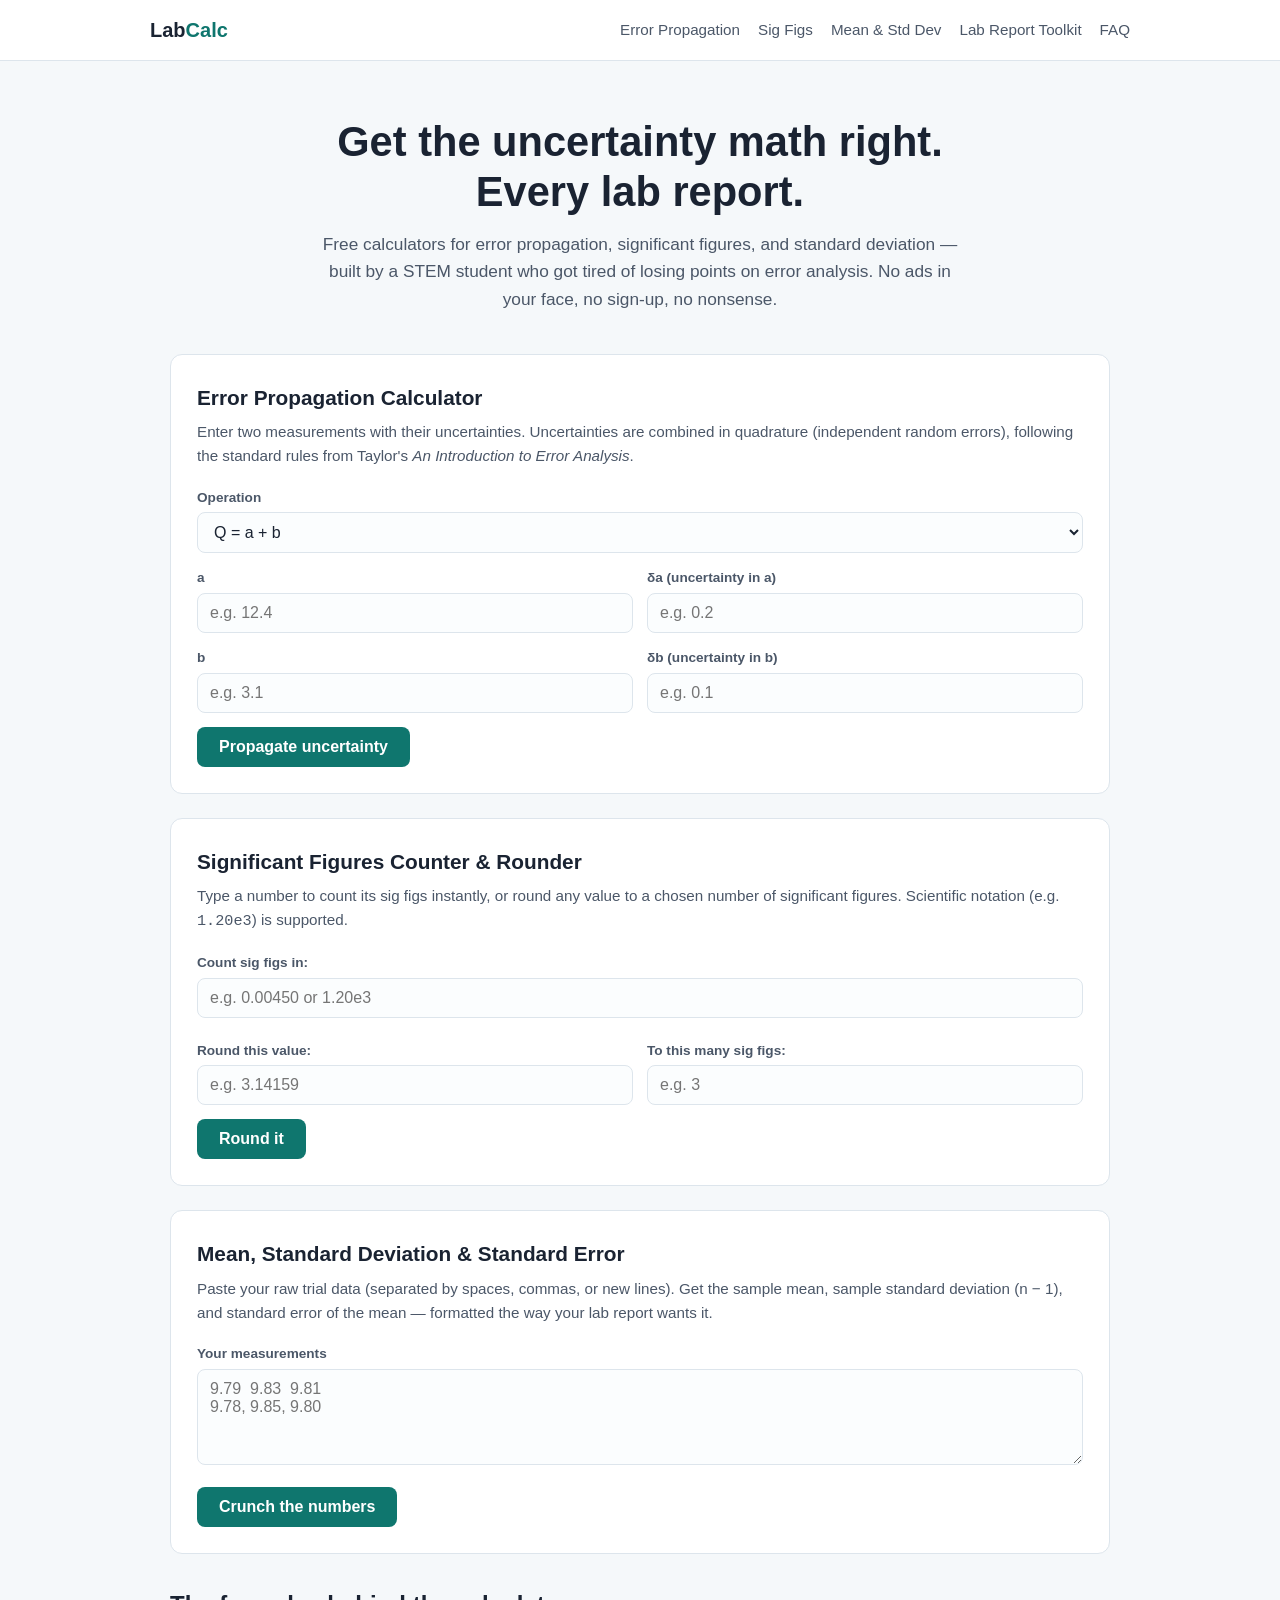
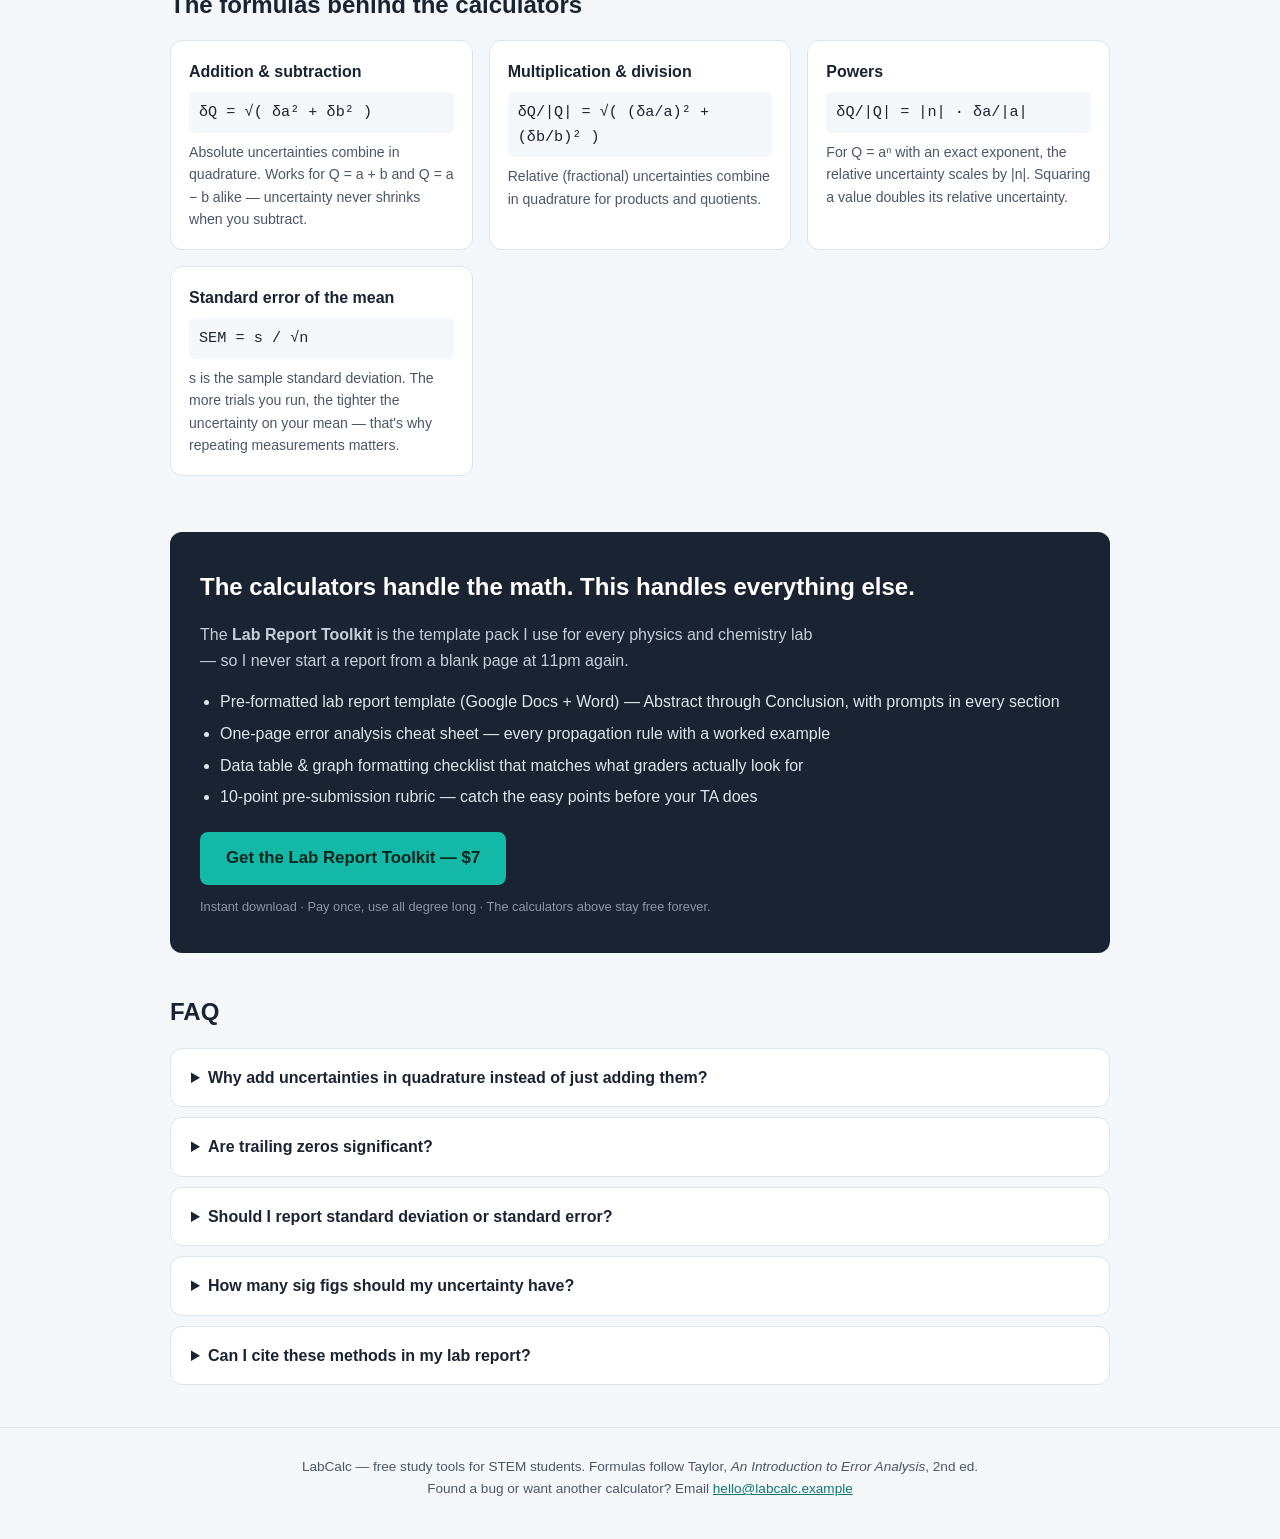
==== index.html @ 9d2d1a36 "Launch LabCalc Co-Authored-By: Claude Fable 5 <noreply@anthropic.com>" ====
<!DOCTYPE html>
<html lang="en">
<head>
<meta charset="UTF-8">
<meta name="viewport" content="width=device-width, initial-scale=1.0">
<title>LabCalc — Free Error Propagation, Sig Fig &amp; Standard Deviation Calculators</title>
<meta name="description" content="Free calculators for lab reports: propagate uncertainty through any calculation, count and round significant figures, and get mean ± standard error from raw data.">
<script type="application/ld+json">
{
  "@context": "https://schema.org",
  "@type": "FAQPage",
  "mainEntity": [
    {
      "@type": "Question",
      "name": "How do I propagate uncertainty when adding two measurements?",
      "acceptedAnswer": { "@type": "Answer", "text": "For Q = a + b or Q = a − b, the uncertainties add in quadrature: δQ = √(δa² + δb²). Independent random errors partially cancel, so quadrature gives a more realistic uncertainty than simply adding δa + δb." }
    },
    {
      "@type": "Question",
      "name": "Are trailing zeros significant figures?",
      "acceptedAnswer": { "@type": "Answer", "text": "Trailing zeros after a decimal point are significant (1.200 has 4 sig figs). Trailing zeros in a whole number with no decimal point are ambiguous and conventionally treated as not significant (1200 has 2 sig figs). Use scientific notation to be explicit." }
    },
    {
      "@type": "Question",
      "name": "Should I report standard deviation or standard error in a lab report?",
      "acceptedAnswer": { "@type": "Answer", "text": "Report the standard deviation to describe the spread of your individual measurements, and the standard error of the mean (SEM = s/√n) as the uncertainty on your best estimate. A result is usually quoted as mean ± SEM." }
    }
  ]
}
</script>
<style>
  :root {
    --ink: #1a2332;
    --ink-soft: #4b5768;
    --bg: #f5f8fa;
    --card: #ffffff;
    --line: #dde5ec;
    --accent: #0f766e;
    --accent-dark: #0b5a54;
    --accent-soft: #e6f4f2;
    --warn: #b45309;
    --err: #b91c1c;
    --radius: 12px;
  }
  * { margin: 0; padding: 0; box-sizing: border-box; }
  html { scroll-behavior: smooth; }
  body {
    font-family: -apple-system, BlinkMacSystemFont, "Segoe UI", Roboto, Helvetica, Arial, sans-serif;
    background: var(--bg);
    color: var(--ink);
    line-height: 1.6;
  }
  .wrap { max-width: 980px; margin: 0 auto; padding: 0 20px; }

  header {
    background: var(--card);
    border-bottom: 1px solid var(--line);
    position: sticky; top: 0; z-index: 10;
  }
  .nav {
    display: flex; align-items: center; justify-content: space-between;
    padding: 14px 0; flex-wrap: wrap; gap: 10px;
  }
  .logo { font-weight: 800; font-size: 1.25rem; color: var(--ink); text-decoration: none; }
  .logo span { color: var(--accent); }
  .nav-links { display: flex; gap: 18px; flex-wrap: wrap; }
  .nav-links a { color: var(--ink-soft); text-decoration: none; font-size: 0.95rem; font-weight: 500; }
  .nav-links a:hover { color: var(--accent); }

  .hero { text-align: center; padding: 56px 0 40px; }
  .hero h1 { font-size: clamp(1.7rem, 4.5vw, 2.6rem); line-height: 1.2; margin-bottom: 14px; }
  .hero p { color: var(--ink-soft); max-width: 640px; margin: 0 auto; font-size: 1.08rem; }

  .tools { display: grid; gap: 24px; padding-bottom: 24px; }

  .card {
    background: var(--card);
    border: 1px solid var(--line);
    border-radius: var(--radius);
    padding: 26px;
    scroll-margin-top: 80px;
  }
  .card h2 { font-size: 1.3rem; margin-bottom: 6px; }
  .card .sub { color: var(--ink-soft); font-size: 0.95rem; margin-bottom: 18px; }

  label { display: block; font-size: 0.85rem; font-weight: 600; color: var(--ink-soft); margin-bottom: 4px; }
  input[type="text"], input[type="number"], select, textarea {
    width: 100%; padding: 10px 12px; font-size: 1rem;
    border: 1px solid var(--line); border-radius: 8px;
    background: #fbfdfe; color: var(--ink); font-family: inherit;
  }
  input:focus, select:focus, textarea:focus { outline: 2px solid var(--accent); border-color: var(--accent); }
  textarea { resize: vertical; min-height: 96px; }

  .row { display: grid; grid-template-columns: repeat(auto-fit, minmax(140px, 1fr)); gap: 14px; margin-bottom: 14px; }
  .field { min-width: 0; }

  button.calc {
    background: var(--accent); color: #fff; border: none; cursor: pointer;
    padding: 11px 22px; font-size: 1rem; font-weight: 600;
    border-radius: 8px; transition: background 0.15s;
  }
  button.calc:hover { background: var(--accent-dark); }

  .result {
    margin-top: 16px; padding: 14px 16px;
    background: var(--accent-soft); border-left: 4px solid var(--accent);
    border-radius: 0 8px 8px 0; display: none;
  }
  .result.show { display: block; }
  .result .big { font-size: 1.25rem; font-weight: 700; }
  .result .note { font-size: 0.85rem; color: var(--ink-soft); margin-top: 4px; }
  .result.error { background: #fdf0ef; border-left-color: var(--err); color: var(--err); }

  .formulas { padding: 8px 0 24px; }
  .formulas h2, .faq h2, .toolkit h2 { font-size: 1.5rem; margin-bottom: 16px; }
  .formula-grid { display: grid; grid-template-columns: repeat(auto-fit, minmax(260px, 1fr)); gap: 16px; }
  .formula {
    background: var(--card); border: 1px solid var(--line); border-radius: var(--radius); padding: 18px;
  }
  .formula h3 { font-size: 1rem; margin-bottom: 6px; }
  .formula code {
    display: block; background: var(--bg); padding: 8px 10px; border-radius: 6px;
    font-size: 0.95rem; margin: 8px 0; overflow-x: auto;
  }
  .formula p { font-size: 0.88rem; color: var(--ink-soft); }

  .toolkit {
    background: var(--ink); color: #eef2f6; border-radius: var(--radius);
    padding: 36px 30px; margin: 32px 0; scroll-margin-top: 80px;
  }
  .toolkit h2 { color: #fff; }
  .toolkit p { color: #c4cdd8; max-width: 620px; }
  .toolkit ul { margin: 16px 0 22px 20px; color: #dde5ec; }
  .toolkit li { margin-bottom: 6px; }
  .gumroad-button {
    display: inline-block; background: #14b8a6; color: #06251f !important;
    font-weight: 700; padding: 13px 26px; border-radius: 8px;
    text-decoration: none; font-size: 1.05rem;
  }
  .gumroad-button:hover { background: #2dd4bf; }
  .toolkit .tiny { font-size: 0.8rem; color: #8b96a5; margin-top: 12px; }

  .faq { padding: 8px 0 32px; scroll-margin-top: 80px; }
  details {
    background: var(--card); border: 1px solid var(--line);
    border-radius: var(--radius); padding: 16px 20px; margin-bottom: 10px;
  }
  summary { font-weight: 600; cursor: pointer; }
  details p { margin-top: 10px; color: var(--ink-soft); font-size: 0.95rem; }

  footer {
    border-top: 1px solid var(--line); padding: 28px 0 40px;
    text-align: center; color: var(--ink-soft); font-size: 0.85rem;
  }
  footer a { color: var(--accent); }
</style>
</head>
<body>

<header>
  <div class="wrap nav">
    <a class="logo" href="#">Lab<span>Calc</span></a>
    <nav class="nav-links">
      <a href="#error-prop">Error Propagation</a>
      <a href="#sigfigs">Sig Figs</a>
      <a href="#stats">Mean &amp; Std Dev</a>
      <a href="#toolkit">Lab Report Toolkit</a>
      <a href="#faq">FAQ</a>
    </nav>
  </div>
</header>

<main class="wrap">

  <section class="hero">
    <h1>Get the uncertainty math right.<br>Every lab report.</h1>
    <p>Free calculators for error propagation, significant figures, and standard deviation — built by a STEM student who got tired of losing points on error analysis. No ads in your face, no sign-up, no nonsense.</p>
  </section>

  <section class="tools">

    <!-- ============ ERROR PROPAGATION ============ -->
    <div class="card" id="error-prop">
      <h2>Error Propagation Calculator</h2>
      <p class="sub">Enter two measurements with their uncertainties. Uncertainties are combined in quadrature (independent random errors), following the standard rules from Taylor's <em>An Introduction to Error Analysis</em>.</p>

      <div class="row">
        <div class="field">
          <label for="ep-op">Operation</label>
          <select id="ep-op">
            <option value="add">Q = a + b</option>
            <option value="sub">Q = a − b</option>
            <option value="mul">Q = a × b</option>
            <option value="div">Q = a ÷ b</option>
            <option value="pow">Q = aⁿ (n exact)</option>
          </select>
        </div>
      </div>

      <div class="row">
        <div class="field">
          <label for="ep-a">a</label>
          <input type="number" id="ep-a" step="any" placeholder="e.g. 12.4">
        </div>
        <div class="field">
          <label for="ep-da">δa (uncertainty in a)</label>
          <input type="number" id="ep-da" step="any" min="0" placeholder="e.g. 0.2">
        </div>
      </div>

      <div class="row" id="ep-b-row">
        <div class="field">
          <label for="ep-b">b</label>
          <input type="number" id="ep-b" step="any" placeholder="e.g. 3.1">
        </div>
        <div class="field">
          <label for="ep-db">δb (uncertainty in b)</label>
          <input type="number" id="ep-db" step="any" min="0" placeholder="e.g. 0.1">
        </div>
      </div>

      <div class="row" id="ep-n-row" style="display:none">
        <div class="field">
          <label for="ep-n">n (exponent, treated as exact)</label>
          <input type="number" id="ep-n" step="any" placeholder="e.g. 2">
        </div>
      </div>

      <button class="calc" id="ep-go">Propagate uncertainty</button>
      <div class="result" id="ep-result"></div>
    </div>

    <!-- ============ SIG FIGS ============ -->
    <div class="card" id="sigfigs">
      <h2>Significant Figures Counter &amp; Rounder</h2>
      <p class="sub">Type a number to count its sig figs instantly, or round any value to a chosen number of significant figures. Scientific notation (e.g. <code>1.20e3</code>) is supported.</p>

      <div class="row">
        <div class="field">
          <label for="sf-count-in">Count sig figs in:</label>
          <input type="text" id="sf-count-in" placeholder="e.g. 0.00450 or 1.20e3" autocomplete="off">
        </div>
      </div>
      <div class="result" id="sf-count-result"></div>

      <div class="row" style="margin-top:22px">
        <div class="field">
          <label for="sf-round-val">Round this value:</label>
          <input type="number" id="sf-round-val" step="any" placeholder="e.g. 3.14159">
        </div>
        <div class="field">
          <label for="sf-round-n">To this many sig figs:</label>
          <input type="number" id="sf-round-n" min="1" max="15" step="1" placeholder="e.g. 3">
        </div>
      </div>
      <button class="calc" id="sf-go">Round it</button>
      <div class="result" id="sf-round-result"></div>
    </div>

    <!-- ============ STATS ============ -->
    <div class="card" id="stats">
      <h2>Mean, Standard Deviation &amp; Standard Error</h2>
      <p class="sub">Paste your raw trial data (separated by spaces, commas, or new lines). Get the sample mean, sample standard deviation (n − 1), and standard error of the mean — formatted the way your lab report wants it.</p>

      <div class="row">
        <div class="field" style="grid-column: 1 / -1">
          <label for="st-data">Your measurements</label>
          <textarea id="st-data" placeholder="9.79  9.83  9.81&#10;9.78, 9.85, 9.80"></textarea>
        </div>
      </div>
      <button class="calc" id="st-go">Crunch the numbers</button>
      <div class="result" id="st-result"></div>
    </div>

  </section>

  <!-- ============ FORMULAS ============ -->
  <section class="formulas">
    <h2>The formulas behind the calculators</h2>
    <div class="formula-grid">
      <div class="formula">
        <h3>Addition &amp; subtraction</h3>
        <code>δQ = √( δa² + δb² )</code>
        <p>Absolute uncertainties combine in quadrature. Works for Q = a + b and Q = a − b alike — uncertainty never shrinks when you subtract.</p>
      </div>
      <div class="formula">
        <h3>Multiplication &amp; division</h3>
        <code>δQ/|Q| = √( (δa/a)² + (δb/b)² )</code>
        <p>Relative (fractional) uncertainties combine in quadrature for products and quotients.</p>
      </div>
      <div class="formula">
        <h3>Powers</h3>
        <code>δQ/|Q| = |n| · δa/|a|</code>
        <p>For Q = aⁿ with an exact exponent, the relative uncertainty scales by |n|. Squaring a value doubles its relative uncertainty.</p>
      </div>
      <div class="formula">
        <h3>Standard error of the mean</h3>
        <code>SEM = s / √n</code>
        <p>s is the sample standard deviation. The more trials you run, the tighter the uncertainty on your mean — that's why repeating measurements matters.</p>
      </div>
    </div>
  </section>

  <!-- ============ GUMROAD PRODUCT ============ -->
  <section class="toolkit" id="toolkit">
    <h2>The calculators handle the math. This handles everything else.</h2>
    <p>The <strong>Lab Report Toolkit</strong> is the template pack I use for every physics and chemistry lab — so I never start a report from a blank page at 11pm again.</p>
    <ul>
      <li>Pre-formatted lab report template (Google Docs + Word) — Abstract through Conclusion, with prompts in every section</li>
      <li>One-page error analysis cheat sheet — every propagation rule with a worked example</li>
      <li>Data table &amp; graph formatting checklist that matches what graders actually look for</li>
      <li>10-point pre-submission rubric — catch the easy points before your TA does</li>
    </ul>
    <a class="gumroad-button" href="https://bennettix.gumroad.com/l/lab-report-toolkit">Get the Lab Report Toolkit — $7</a>
    <p class="tiny">Instant download · Pay once, use all degree long · The calculators above stay free forever.</p>
  </section>

  <!-- ============ FAQ ============ -->
  <section class="faq" id="faq">
    <h2>FAQ</h2>
    <details>
      <summary>Why add uncertainties in quadrature instead of just adding them?</summary>
      <p>If the errors in a and b are independent and random, it's unlikely both are at their maximum at the same time — they partially cancel. Adding in quadrature (square, sum, square-root) accounts for that cancellation and gives the statistically expected uncertainty. Simply adding δa + δb overestimates it.</p>
    </details>
    <details>
      <summary>Are trailing zeros significant?</summary>
      <p>After a decimal point, yes: 1.200 has four sig figs. In a whole number with no decimal point, trailing zeros are ambiguous and conventionally treated as <em>not</em> significant: 1200 has two. To be unambiguous, write 1.200 × 10³. This calculator follows that convention.</p>
    </details>
    <details>
      <summary>Should I report standard deviation or standard error?</summary>
      <p>Both have a job. The standard deviation (s) describes the spread of your individual trials. The standard error (SEM = s/√n) is the uncertainty on your <em>mean</em>. When you quote a final result, write it as mean ± SEM.</p>
    </details>
    <details>
      <summary>How many sig figs should my uncertainty have?</summary>
      <p>Round the uncertainty to one significant figure (two if its leading digit is 1), then round your value to the same decimal place. So 9.81473 ± 0.02835 becomes 9.81 ± 0.03. The error propagation calculator above does this formatting for you.</p>
    </details>
    <details>
      <summary>Can I cite these methods in my lab report?</summary>
      <p>The formulas are the standard ones — cite J. R. Taylor, <em>An Introduction to Error Analysis</em>, 2nd ed. (University Science Books, 1997), which is where every intro lab manual gets them.</p>
    </details>
  </section>

</main>

<footer>
  <div class="wrap">
    <p>LabCalc — free study tools for STEM students. Formulas follow Taylor, <em>An Introduction to Error Analysis</em>, 2nd ed.</p>
    <p>Found a bug or want another calculator? Email <a href="mailto:hello@labcalc.example">hello@labcalc.example</a></p>
  </div>
</footer>

<!-- Gumroad overlay script: lets the buy button open as a popup instead of leaving the page -->
<script src="https://gumroad.com/js/gumroad.js" defer></script>

<script>
"use strict";

/* ---------- shared formatting ---------- */

// Round uncertainty to 1 sig fig (2 if leading digit is 1), then round
// the value to the same decimal place. Standard lab-report convention.
function formatMeasurement(q, dq) {
  if (!isFinite(q) || !isFinite(dq)) return null;
  if (dq <= 0) return { value: String(Number(q.toPrecision(6))), unc: "0", sig: 0 };
  const lead = Number(dq.toPrecision(1)).toExponential(0)[0];
  const sig = lead === "1" ? 2 : 1;
  const dqR = Number(dq.toPrecision(sig));
  const expR = Math.floor(Math.log10(dqR));
  const place = sig - 1 - expR; // decimal places to keep; negative → round left of the point
  if (place >= 0) {
    const decimals = Math.min(12, place);
    return { value: q.toFixed(decimals), unc: dqR.toFixed(decimals), sig };
  }
  const factor = Math.pow(10, -place);
  return { value: String(Math.round(q / factor) * factor), unc: String(dqR), sig };
}

function showResult(el, html, isError) {
  el.innerHTML = html;
  el.classList.add("show");
  el.classList.toggle("error", !!isError);
}

/* ---------- error propagation ---------- */

const epOp = document.getElementById("ep-op");
const epBRow = document.getElementById("ep-b-row");
const epNRow = document.getElementById("ep-n-row");
const epResult = document.getElementById("ep-result");

epOp.addEventListener("change", () => {
  const isPow = epOp.value === "pow";
  epBRow.style.display = isPow ? "none" : "";
  epNRow.style.display = isPow ? "" : "none";
});

document.getElementById("ep-go").addEventListener("click", () => {
  const op = epOp.value;
  const a = parseFloat(document.getElementById("ep-a").value);
  const da = parseFloat(document.getElementById("ep-da").value);

  if (!isFinite(a) || !isFinite(da) || da < 0) {
    return showResult(epResult, "Enter a value for <strong>a</strong> and a non-negative uncertainty <strong>δa</strong>.", true);
  }

  let q, dq;

  if (op === "pow") {
    const n = parseFloat(document.getElementById("ep-n").value);
    if (!isFinite(n)) return showResult(epResult, "Enter an exponent <strong>n</strong>.", true);
    q = Math.pow(a, n);
    if (!isFinite(q)) return showResult(epResult, "That power isn't a real number (e.g. a negative base with a fractional exponent).", true);
    dq = Math.abs(n * Math.pow(a, n - 1)) * da;
  } else {
    const b = parseFloat(document.getElementById("ep-b").value);
    const db = parseFloat(document.getElementById("ep-db").value);
    if (!isFinite(b) || !isFinite(db) || db < 0) {
      return showResult(epResult, "Enter a value for <strong>b</strong> and a non-negative uncertainty <strong>δb</strong>.", true);
    }
    switch (op) {
      case "add": q = a + b; dq = Math.hypot(da, db); break;
      case "sub": q = a - b; dq = Math.hypot(da, db); break;
      case "mul": q = a * b; dq = Math.hypot(b * da, a * db); break;
      case "div":
        if (b === 0) return showResult(epResult, "Can't divide by zero — <strong>b</strong> must be nonzero.", true);
        q = a / b;
        dq = Math.hypot(da / b, (a * db) / (b * b));
        break;
    }
  }

  if (!isFinite(dq)) return showResult(epResult, "The uncertainty came out undefined — check your inputs.", true);

  const f = formatMeasurement(q, dq);
  const rel = q !== 0 ? ((dq / Math.abs(q)) * 100).toPrecision(2) + "%" : "—";
  showResult(epResult,
    `<div class="big">Q = ${f.value} ± ${f.unc}</div>
     <div class="note">Relative uncertainty: ${rel} &nbsp;·&nbsp; unrounded: Q = ${Number(q.toPrecision(8))}, δQ = ${Number(dq.toPrecision(8))}</div>
     <div class="note">Uncertainty rounded to ${f.sig === 2 ? "two sig figs (leading digit is 1)" : "one sig fig"}; value rounded to match.</div>`);
});

/* ---------- significant figures ---------- */

function countSigFigs(raw) {
  let s = String(raw).trim().replace(/,/g, "").replace(/^[+-]/, "");
  if (/e/i.test(s)) {
    const parts = s.split(/e/i);
    if (parts.length !== 2 || !/^[+-]?\d+$/.test(parts[1])) return null;
    s = parts[0].replace(/^[+-]/, "");
  }
  if (!/^(\d+\.?\d*|\.\d+)$/.test(s)) return null;
  if (s.includes(".")) {
    const digits = s.replace(".", "").replace(/^0+/, "");
    return digits.length || 1;
  }
  const noLead = s.replace(/^0+/, "");
  if (!noLead) return 1; // "0"
  return noLead.replace(/0+$/, "").length || 1;
}

const sfCountIn = document.getElementById("sf-count-in");
const sfCountResult = document.getElementById("sf-count-result");

sfCountIn.addEventListener("input", () => {
  const v = sfCountIn.value.trim();
  if (!v) { sfCountResult.classList.remove("show"); return; }
  const n = countSigFigs(v);
  if (n === null) {
    return showResult(sfCountResult, "That doesn't parse as a number. Try something like <code>0.00450</code> or <code>1.20e3</code>.", true);
  }
  const ambiguous = !v.includes(".") && !/e/i.test(v) && /0$/.test(v.replace(/^[+-]/, "")) && Number(v) !== 0;
  showResult(sfCountResult,
    `<div class="big">${n} significant figure${n === 1 ? "" : "s"}</div>` +
    (ambiguous ? `<div class="note">Heads up: trailing zeros without a decimal point are ambiguous. This counter treats them as not significant — write ${Number(v).toExponential()} style notation to be explicit.</div>` : ""));
});

document.getElementById("sf-go").addEventListener("click", () => {
  const val = parseFloat(document.getElementById("sf-round-val").value);
  const n = parseInt(document.getElementById("sf-round-n").value, 10);
  const out = document.getElementById("sf-round-result");
  if (!isFinite(val)) return showResult(out, "Enter a value to round.", true);
  if (!Number.isInteger(n) || n < 1 || n > 15) return showResult(out, "Sig figs must be a whole number from 1 to 15.", true);
  const rounded = val.toPrecision(n);
  showResult(out,
    `<div class="big">${rounded}</div>
     <div class="note">= ${Number(rounded)} &nbsp;·&nbsp; ${val} rounded to ${n} sig fig${n === 1 ? "" : "s"}</div>`);
});

/* ---------- mean / std dev / SEM ---------- */

document.getElementById("st-go").addEventListener("click", () => {
  const out = document.getElementById("st-result");
  const tokens = document.getElementById("st-data").value.split(/[\s,;]+/).filter(Boolean);
  const nums = tokens.map(Number);
  if (nums.length === 0) return showResult(out, "Paste some numbers first.", true);
  if (nums.some(x => !isFinite(x))) return showResult(out, "Some entries aren't numbers — check for typos or stray units.", true);
  if (nums.length < 2) return showResult(out, "Need at least 2 data points to compute a standard deviation.", true);

  const n = nums.length;
  const mean = nums.reduce((s, x) => s + x, 0) / n;
  const ss = nums.reduce((s, x) => s + (x - mean) * (x - mean), 0);
  const sd = Math.sqrt(ss / (n - 1));
  const sem = sd / Math.sqrt(n);
  const f = formatMeasurement(mean, sem);

  showResult(out,
    `<div class="big">mean ± SEM = ${f.value} ± ${f.unc}</div>
     <div class="note">n = ${n} &nbsp;·&nbsp; mean = ${Number(mean.toPrecision(8))} &nbsp;·&nbsp; sample std dev (n−1) = ${Number(sd.toPrecision(4))} &nbsp;·&nbsp; SEM = ${Number(sem.toPrecision(4))}</div>
     <div class="note">Quote the line above as your final result; report the std dev when describing the spread of trials.</div>`);
});
</script>

</body>
</html>
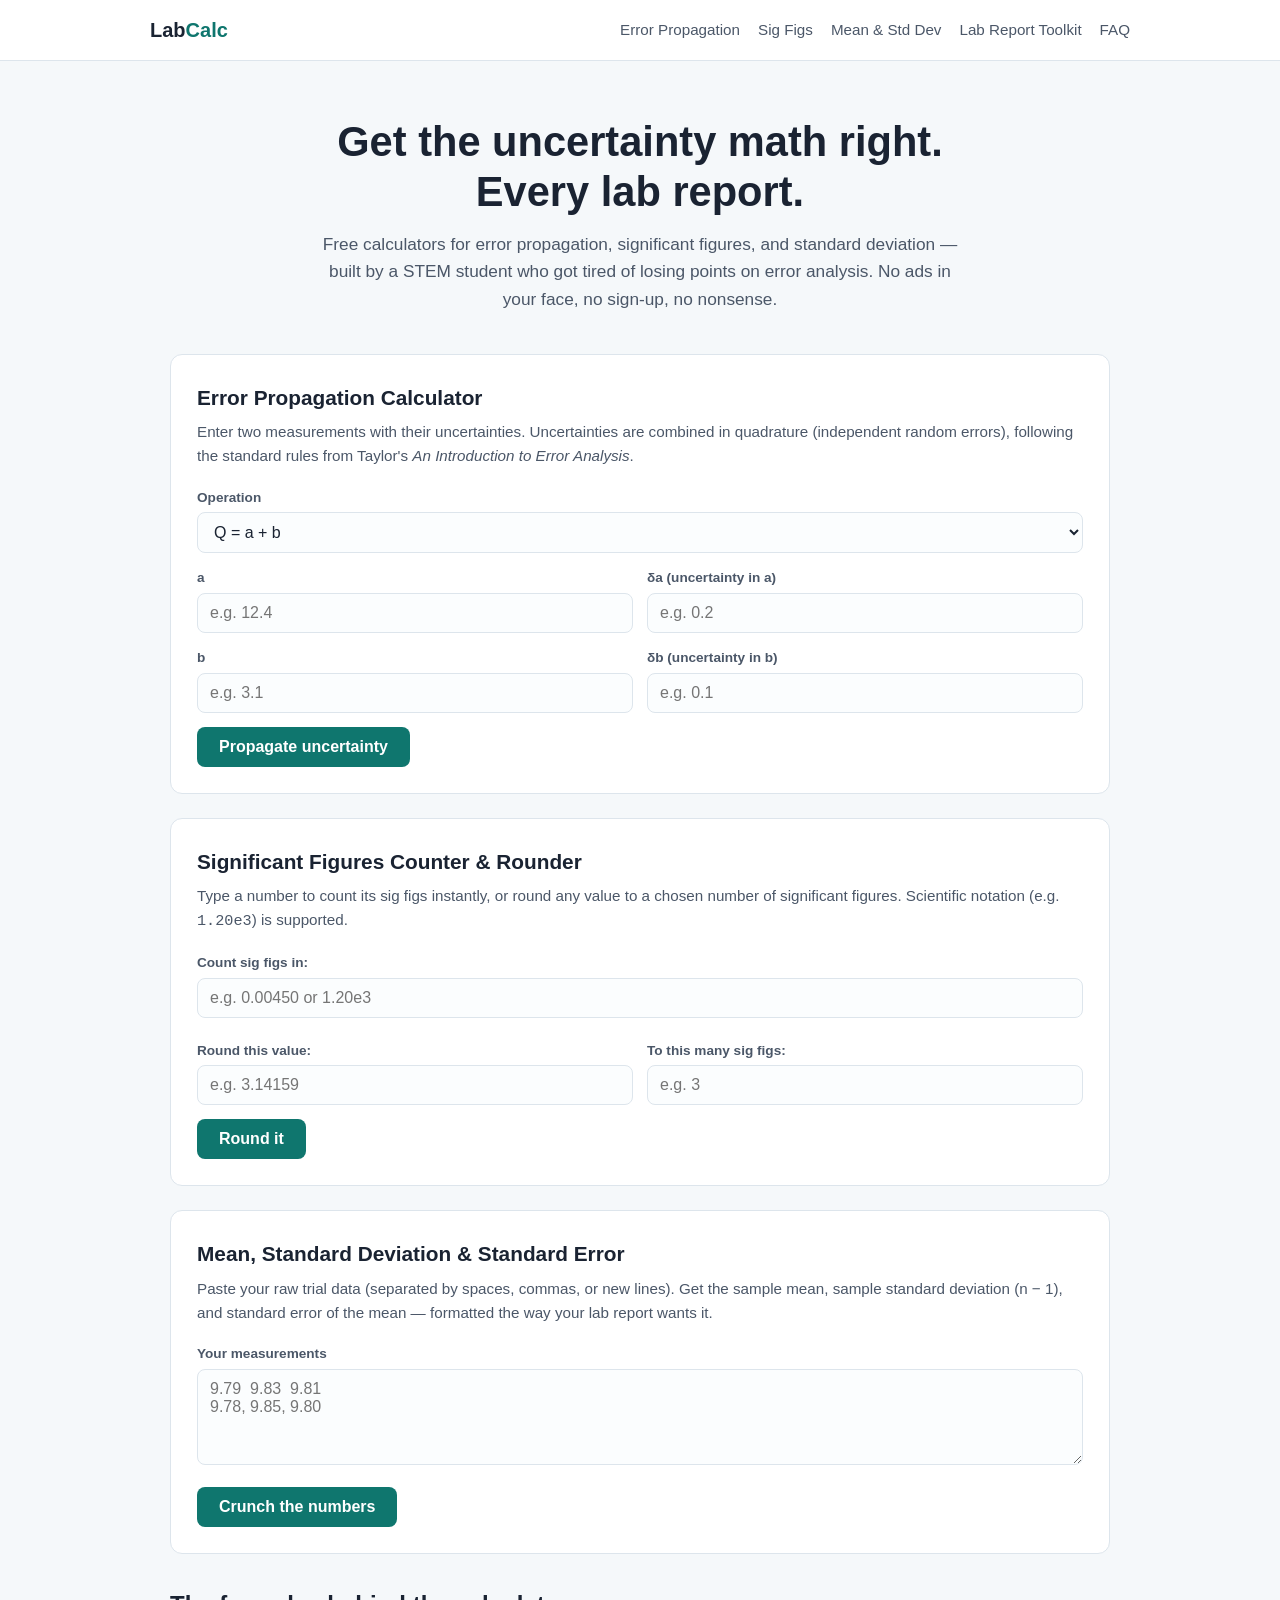
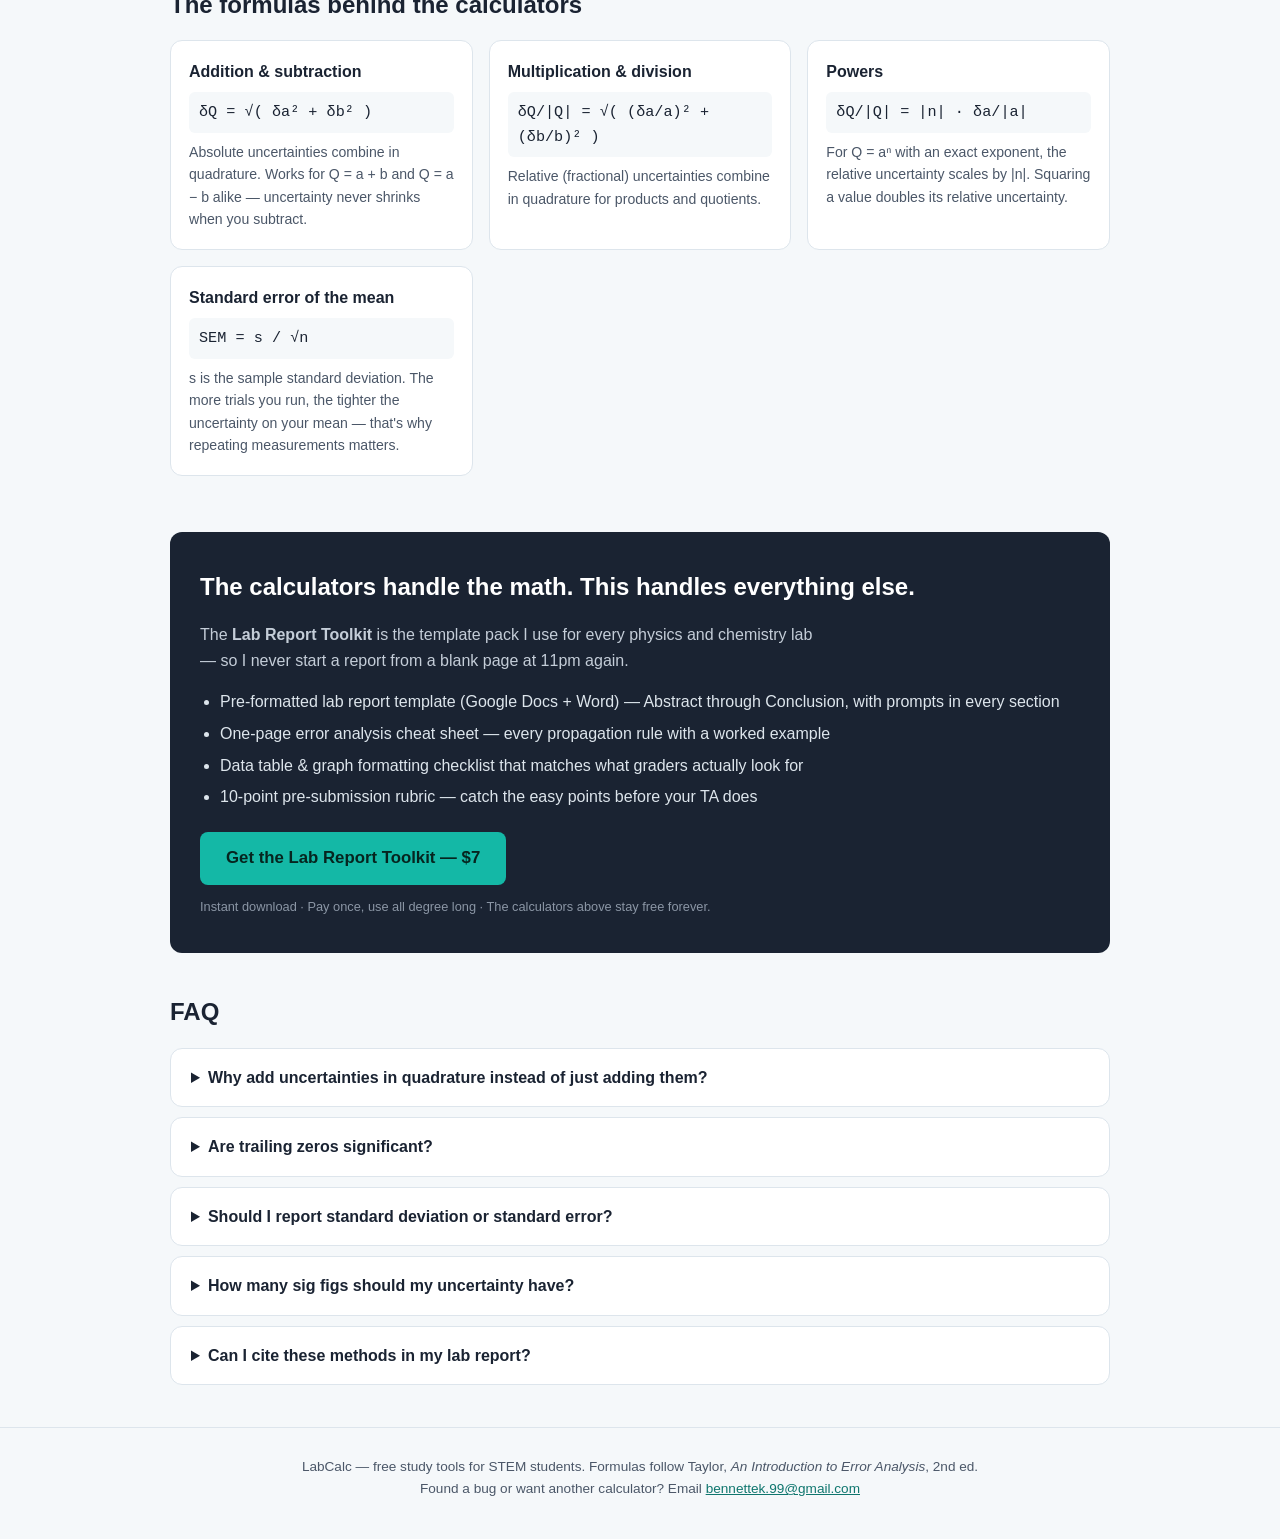
==== commit fbdaff8f: "Add contact email to footer Co-Authored-By: Claude Fable 5 <noreply@anthropic.com>" ====
--- a/index.html
+++ b/index.html
@@ -346,7 +346,7 @@
 <footer>
   <div class="wrap">
     <p>LabCalc — free study tools for STEM students. Formulas follow Taylor, <em>An Introduction to Error Analysis</em>, 2nd ed.</p>
-    <p>Found a bug or want another calculator? Email <a href="mailto:hello@labcalc.example">hello@labcalc.example</a></p>
+    <p>Found a bug or want another calculator? Email <a href="mailto:bennettek.99@gmail.com">bennettek.99@gmail.com</a></p>
   </div>
 </footer>
 
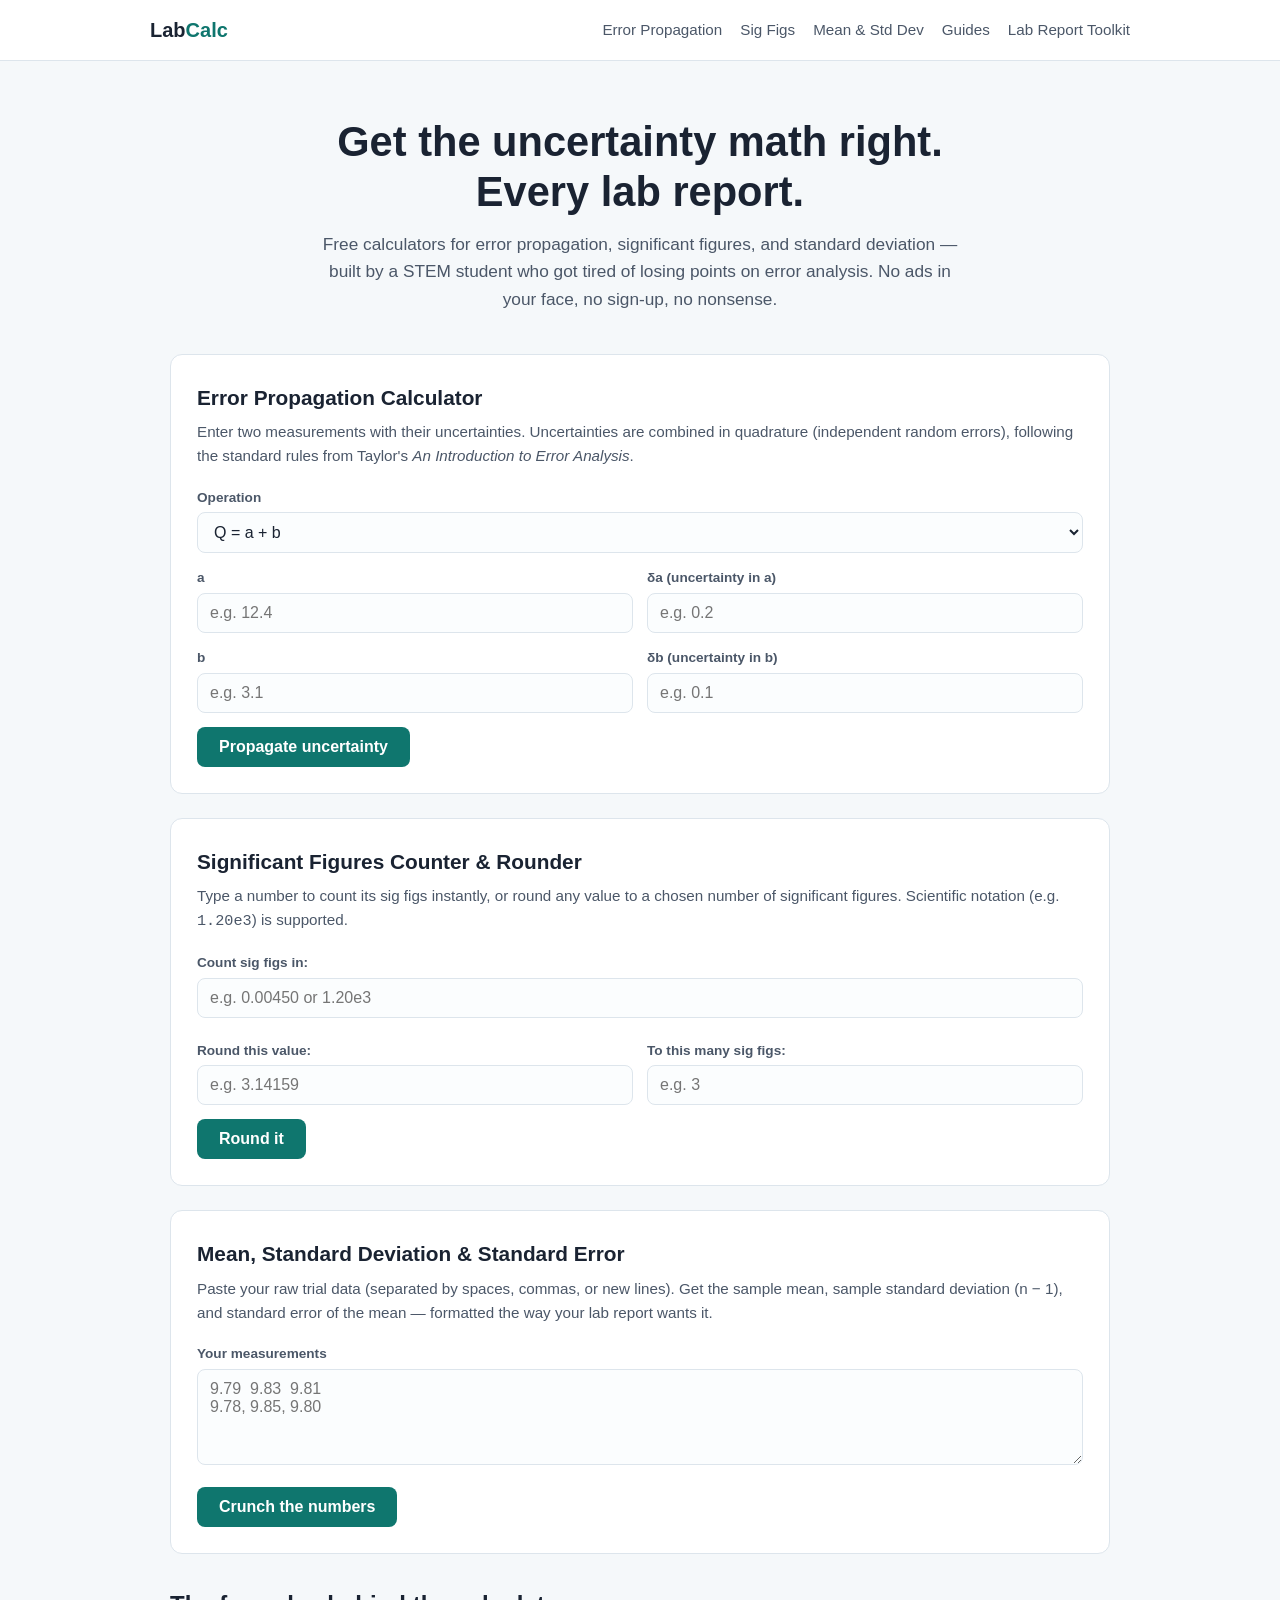
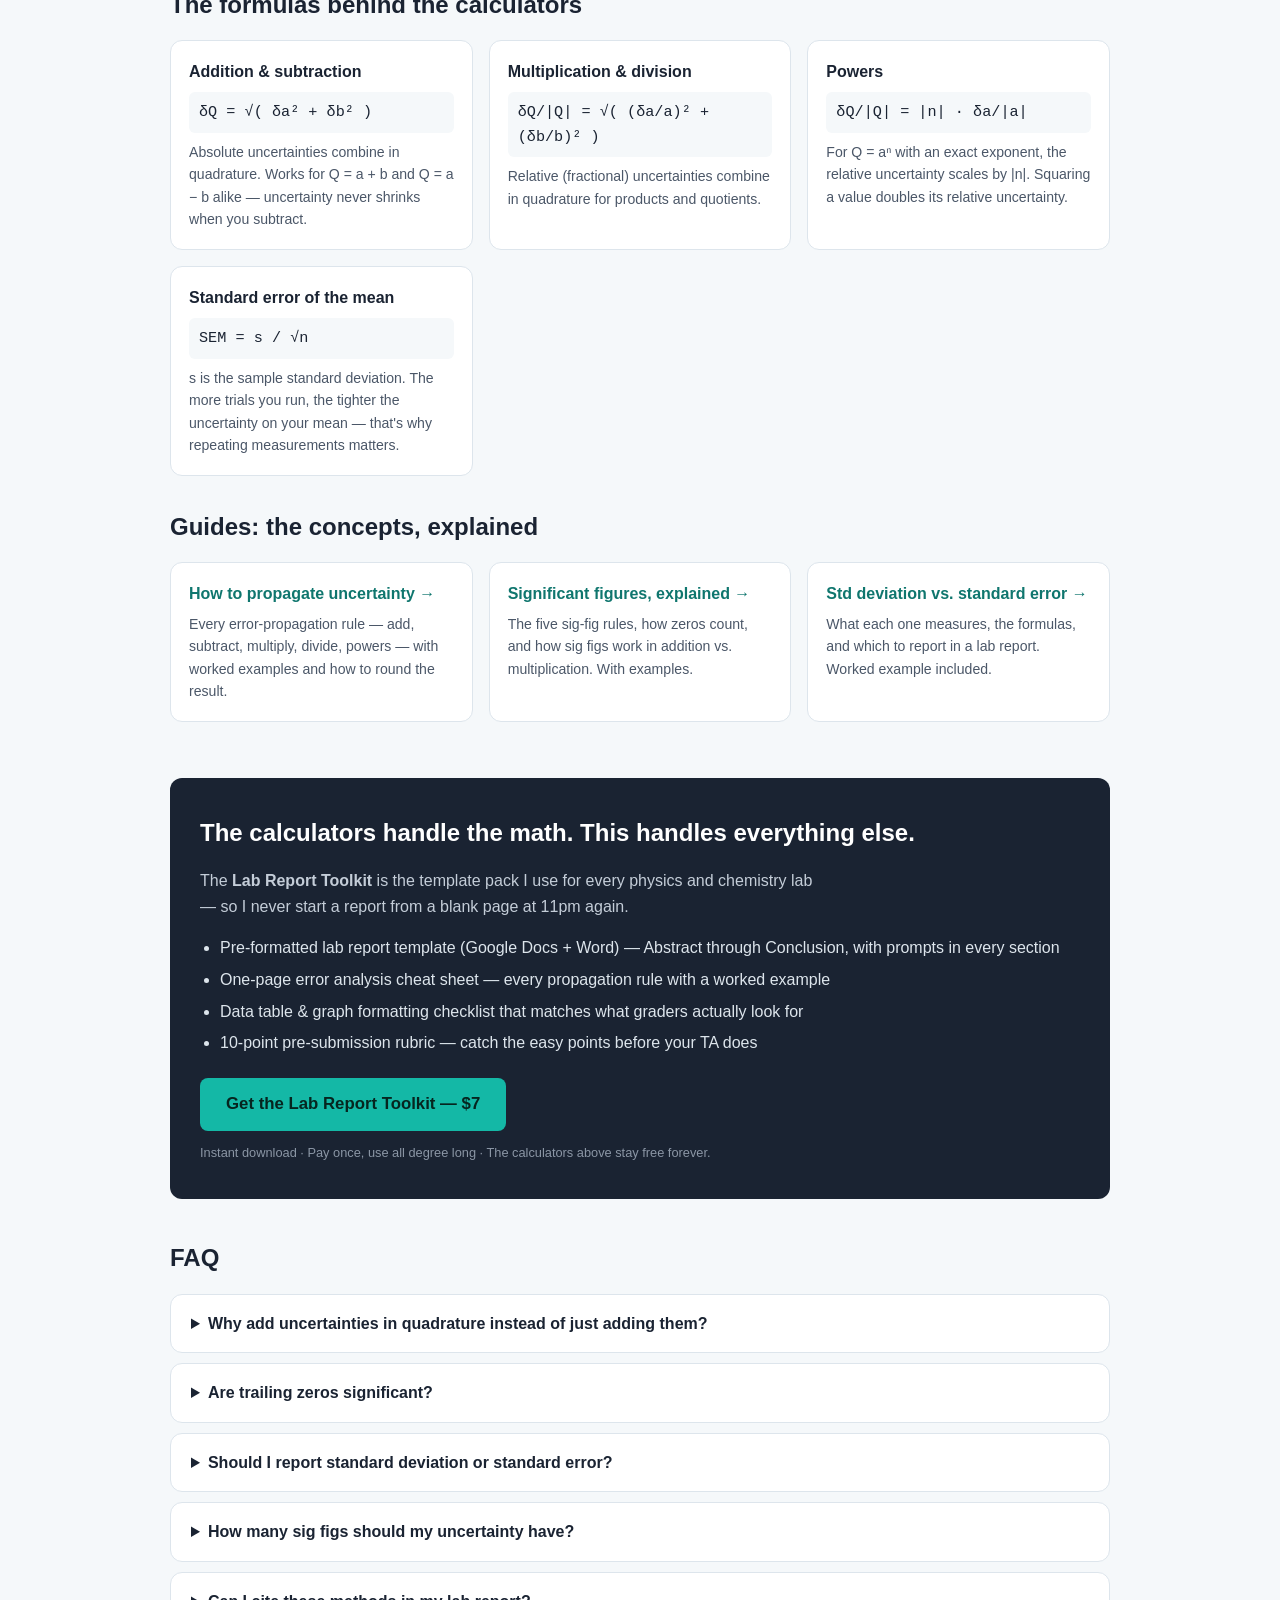
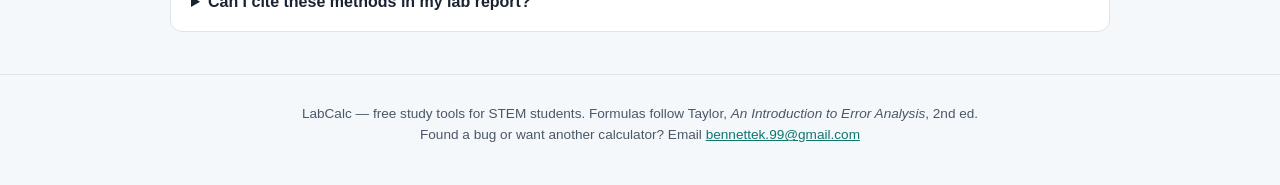
==== commit b2738c7f: "Add SEO guide pages, sitemap, robots, and one-click deploy Three article pages (error propagation, s" ====
--- a/index.html
+++ b/index.html
@@ -5,6 +5,18 @@
 <meta name="viewport" content="width=device-width, initial-scale=1.0">
 <title>LabCalc — Free Error Propagation, Sig Fig &amp; Standard Deviation Calculators</title>
 <meta name="description" content="Free calculators for lab reports: propagate uncertainty through any calculation, count and round significant figures, and get mean ± standard error from raw data.">
+<link rel="canonical" href="https://bennettek99-spec.github.io/labcalc/">
+<meta name="robots" content="index, follow">
+<meta name="theme-color" content="#0f766e">
+<!-- Open Graph / social preview -->
+<meta property="og:type" content="website">
+<meta property="og:site_name" content="LabCalc">
+<meta property="og:title" content="LabCalc — Free Error Propagation, Sig Fig &amp; Standard Deviation Calculators">
+<meta property="og:description" content="Free, no-signup calculators for lab reports: error propagation, significant figures, and mean ± standard error.">
+<meta property="og:url" content="https://bennettek99-spec.github.io/labcalc/">
+<meta name="twitter:card" content="summary">
+<meta name="twitter:title" content="LabCalc — Free Lab Report Calculators">
+<meta name="twitter:description" content="Error propagation, significant figures, and standard error calculators for physics &amp; chemistry students.">
 <script type="application/ld+json">
 {
   "@context": "https://schema.org",
@@ -124,6 +136,9 @@
     font-size: 0.95rem; margin: 8px 0; overflow-x: auto;
   }
   .formula p { font-size: 0.88rem; color: var(--ink-soft); }
+  a.guide-link { text-decoration: none; color: inherit; display: block; transition: border-color 0.15s, transform 0.15s; }
+  a.guide-link:hover { border-color: var(--accent); transform: translateY(-2px); }
+  a.guide-link h3 { color: var(--accent); }
 
   .toolkit {
     background: var(--ink); color: #eef2f6; border-radius: var(--radius);
@@ -133,12 +148,12 @@
   .toolkit p { color: #c4cdd8; max-width: 620px; }
   .toolkit ul { margin: 16px 0 22px 20px; color: #dde5ec; }
   .toolkit li { margin-bottom: 6px; }
-  .gumroad-button {
+  .buy-button {
     display: inline-block; background: #14b8a6; color: #06251f !important;
     font-weight: 700; padding: 13px 26px; border-radius: 8px;
     text-decoration: none; font-size: 1.05rem;
   }
-  .gumroad-button:hover { background: #2dd4bf; }
+  .buy-button:hover { background: #2dd4bf; }
   .toolkit .tiny { font-size: 0.8rem; color: #8b96a5; margin-top: 12px; }
 
   .faq { padding: 8px 0 32px; scroll-margin-top: 80px; }
@@ -165,8 +180,8 @@
       <a href="#error-prop">Error Propagation</a>
       <a href="#sigfigs">Sig Figs</a>
       <a href="#stats">Mean &amp; Std Dev</a>
+      <a href="#guides">Guides</a>
       <a href="#toolkit">Lab Report Toolkit</a>
-      <a href="#faq">FAQ</a>
     </nav>
   </div>
 </header>
@@ -302,7 +317,26 @@
     </div>
   </section>
 
-  <!-- ============ GUMROAD PRODUCT ============ -->
+  <!-- ============ GUIDES ============ -->
+  <section class="formulas" id="guides">
+    <h2>Guides: the concepts, explained</h2>
+    <div class="formula-grid">
+      <a class="formula guide-link" href="guides/error-propagation.html">
+        <h3>How to propagate uncertainty →</h3>
+        <p>Every error-propagation rule — add, subtract, multiply, divide, powers — with worked examples and how to round the result.</p>
+      </a>
+      <a class="formula guide-link" href="guides/significant-figures.html">
+        <h3>Significant figures, explained →</h3>
+        <p>The five sig-fig rules, how zeros count, and how sig figs work in addition vs. multiplication. With examples.</p>
+      </a>
+      <a class="formula guide-link" href="guides/standard-deviation-vs-standard-error.html">
+        <h3>Std deviation vs. standard error →</h3>
+        <p>What each one measures, the formulas, and which to report in a lab report. Worked example included.</p>
+      </a>
+    </div>
+  </section>
+
+  <!-- ============ PRODUCT ============ -->
   <section class="toolkit" id="toolkit">
     <h2>The calculators handle the math. This handles everything else.</h2>
     <p>The <strong>Lab Report Toolkit</strong> is the template pack I use for every physics and chemistry lab — so I never start a report from a blank page at 11pm again.</p>
@@ -312,7 +346,7 @@
       <li>Data table &amp; graph formatting checklist that matches what graders actually look for</li>
       <li>10-point pre-submission rubric — catch the easy points before your TA does</li>
     </ul>
-    <a class="gumroad-button" href="https://bennettix.gumroad.com/l/lab-report-toolkit">Get the Lab Report Toolkit — $7</a>
+    <a class="buy-button" href="https://payhip.com/b/xw5Ad" target="_blank" rel="noopener">Get the Lab Report Toolkit — $7</a>
     <p class="tiny">Instant download · Pay once, use all degree long · The calculators above stay free forever.</p>
   </section>
 
@@ -350,9 +384,6 @@
   </div>
 </footer>
 
-<!-- Gumroad overlay script: lets the buy button open as a popup instead of leaving the page -->
-<script src="https://gumroad.com/js/gumroad.js" defer></script>
-
 <script>
 "use strict";
 
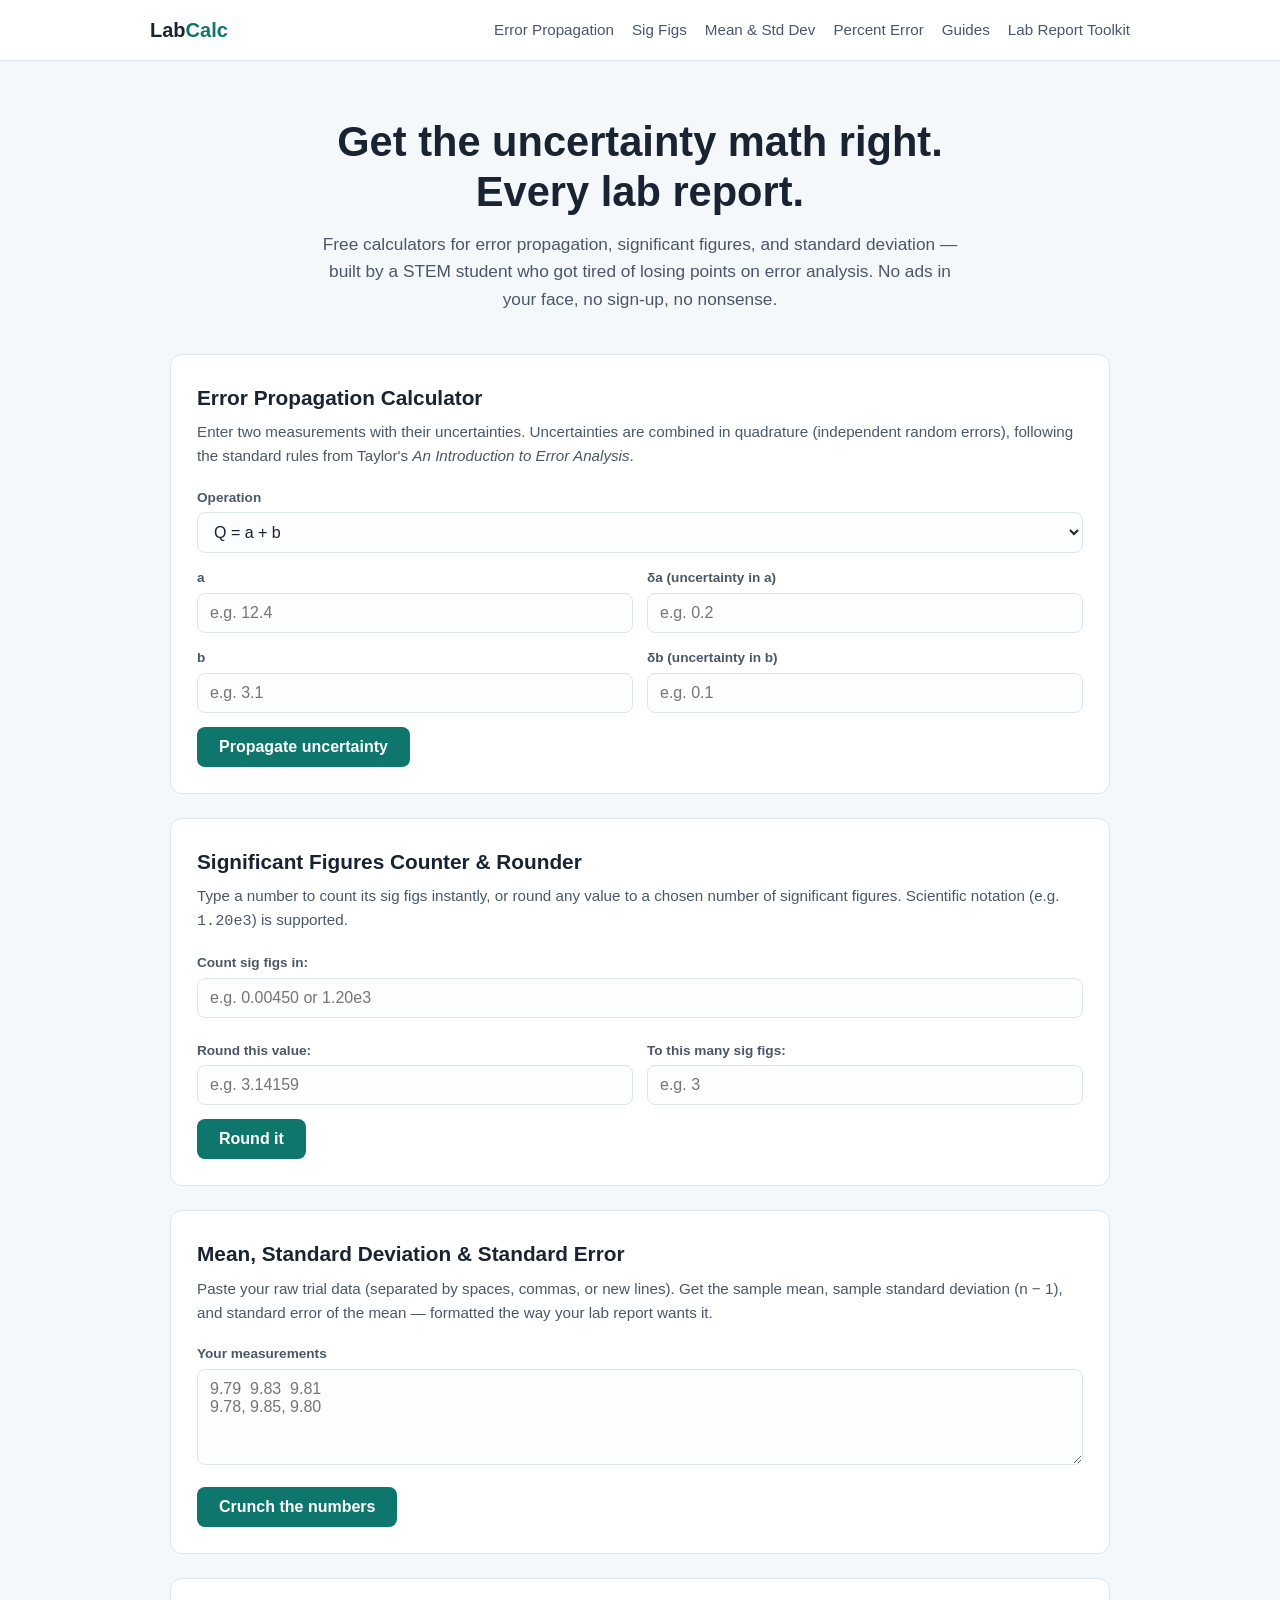
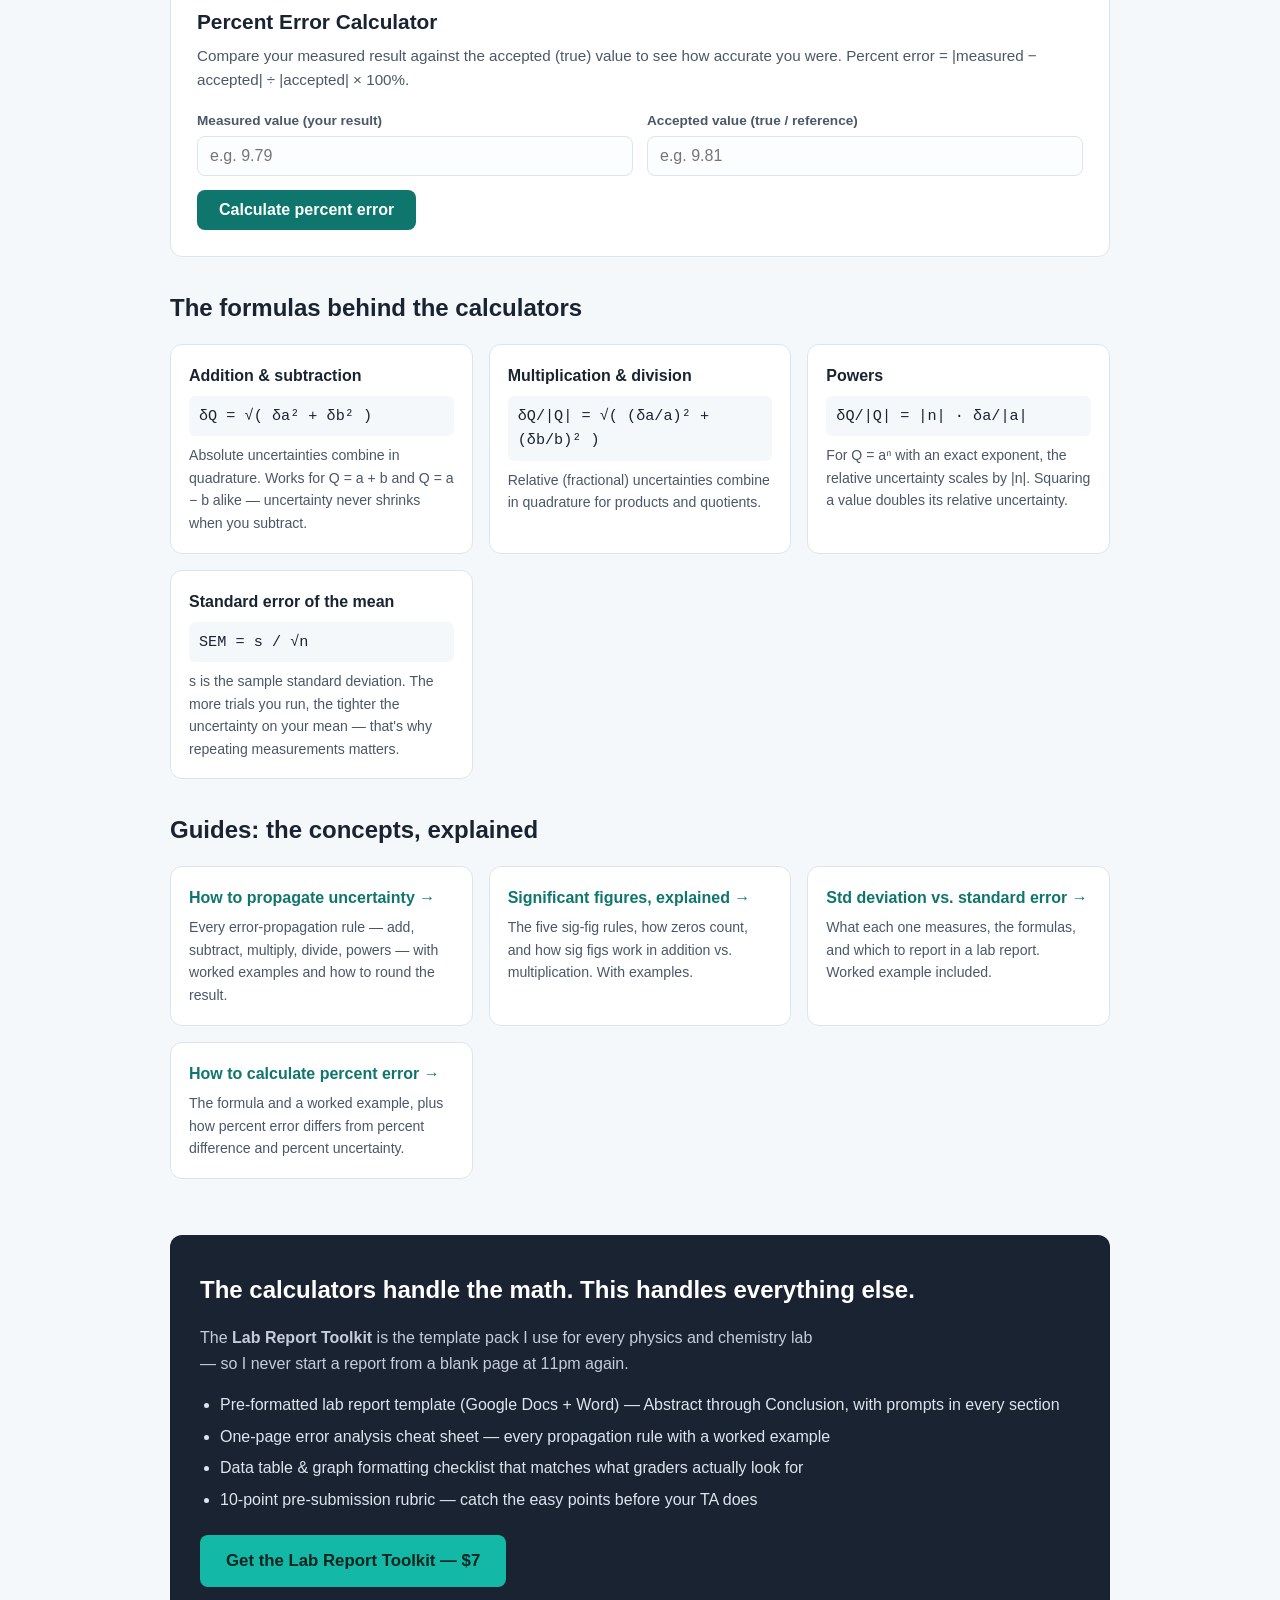
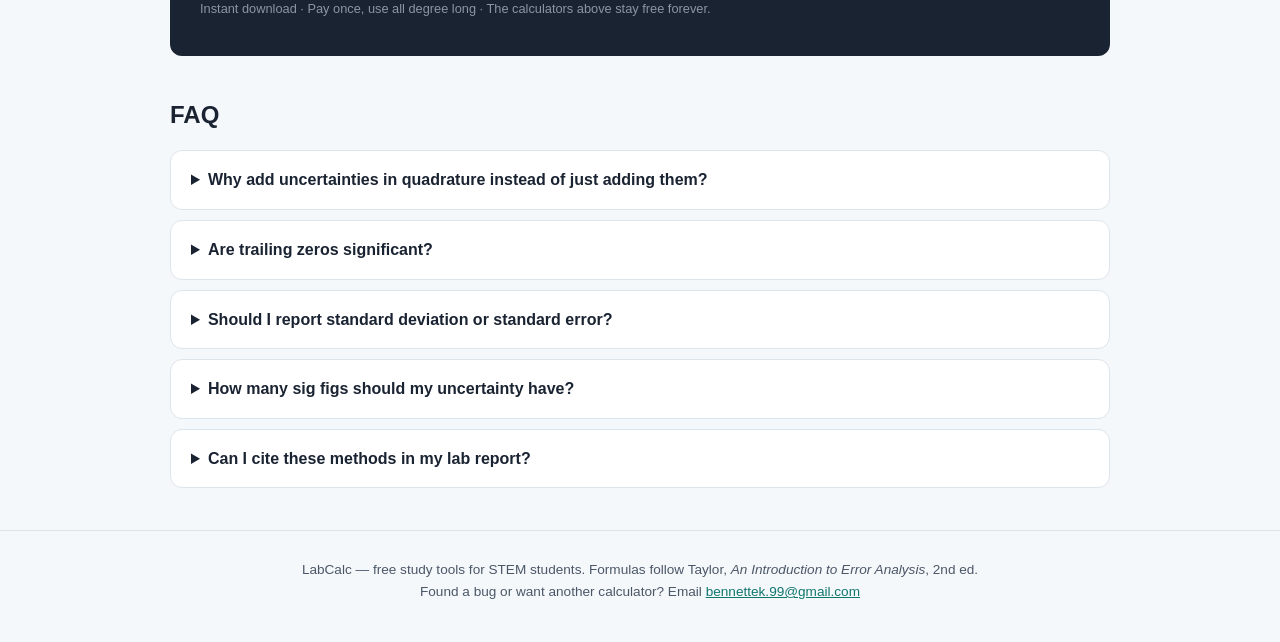
==== commit 01d7d2fa: "Add percent error guide and calculator New guides/percent-error.html (formula, worked example, perce" ====
--- a/index.html
+++ b/index.html
@@ -180,6 +180,7 @@
       <a href="#error-prop">Error Propagation</a>
       <a href="#sigfigs">Sig Figs</a>
       <a href="#stats">Mean &amp; Std Dev</a>
+      <a href="#percent-error">Percent Error</a>
       <a href="#guides">Guides</a>
       <a href="#toolkit">Lab Report Toolkit</a>
     </nav>
@@ -286,6 +287,25 @@
       </div>
       <button class="calc" id="st-go">Crunch the numbers</button>
       <div class="result" id="st-result"></div>
+    </div>
+
+    <!-- ============ PERCENT ERROR ============ -->
+    <div class="card" id="percent-error">
+      <h2>Percent Error Calculator</h2>
+      <p class="sub">Compare your measured result against the accepted (true) value to see how accurate you were. Percent error = |measured − accepted| ÷ |accepted| × 100%.</p>
+
+      <div class="row">
+        <div class="field">
+          <label for="pe-measured">Measured value (your result)</label>
+          <input type="number" id="pe-measured" step="any" placeholder="e.g. 9.79">
+        </div>
+        <div class="field">
+          <label for="pe-accepted">Accepted value (true / reference)</label>
+          <input type="number" id="pe-accepted" step="any" placeholder="e.g. 9.81">
+        </div>
+      </div>
+      <button class="calc" id="pe-go">Calculate percent error</button>
+      <div class="result" id="pe-result"></div>
     </div>
 
   </section>
@@ -332,6 +352,10 @@
       <a class="formula guide-link" href="guides/standard-deviation-vs-standard-error.html">
         <h3>Std deviation vs. standard error →</h3>
         <p>What each one measures, the formulas, and which to report in a lab report. Worked example included.</p>
+      </a>
+      <a class="formula guide-link" href="guides/percent-error.html">
+        <h3>How to calculate percent error →</h3>
+        <p>The formula and a worked example, plus how percent error differs from percent difference and percent uncertainty.</p>
       </a>
     </div>
   </section>
@@ -540,6 +564,29 @@
      <div class="note">n = ${n} &nbsp;·&nbsp; mean = ${Number(mean.toPrecision(8))} &nbsp;·&nbsp; sample std dev (n−1) = ${Number(sd.toPrecision(4))} &nbsp;·&nbsp; SEM = ${Number(sem.toPrecision(4))}</div>
      <div class="note">Quote the line above as your final result; report the std dev when describing the spread of trials.</div>`);
 });
+
+/* ---------- percent error ---------- */
+
+document.getElementById("pe-go").addEventListener("click", () => {
+  const out = document.getElementById("pe-result");
+  const measured = parseFloat(document.getElementById("pe-measured").value);
+  const accepted = parseFloat(document.getElementById("pe-accepted").value);
+  if (!isFinite(measured) || !isFinite(accepted)) {
+    return showResult(out, "Enter both a measured value and an accepted value.", true);
+  }
+  if (accepted === 0) {
+    return showResult(out, "Percent error is undefined when the accepted value is zero (division by zero). If neither value is the accepted truth, use percent difference instead.", true);
+  }
+  const signed = ((measured - accepted) / Math.abs(accepted)) * 100;
+  const pe = Number(Math.abs(signed).toPrecision(3));
+  const dir = signed > 0 ? "your measurement is higher than accepted"
+            : signed < 0 ? "your measurement is lower than accepted"
+            : "your measurement matches the accepted value exactly";
+  showResult(out,
+    `<div class="big">Percent error = ${pe}%</div>
+     <div class="note">Signed: ${signed > 0 ? "+" : ""}${Number(signed.toPrecision(3))}% — ${dir}.</div>
+     <div class="note">|${measured} − ${accepted}| ÷ |${accepted}| × 100</div>`);
+});
 </script>
 
 </body>
